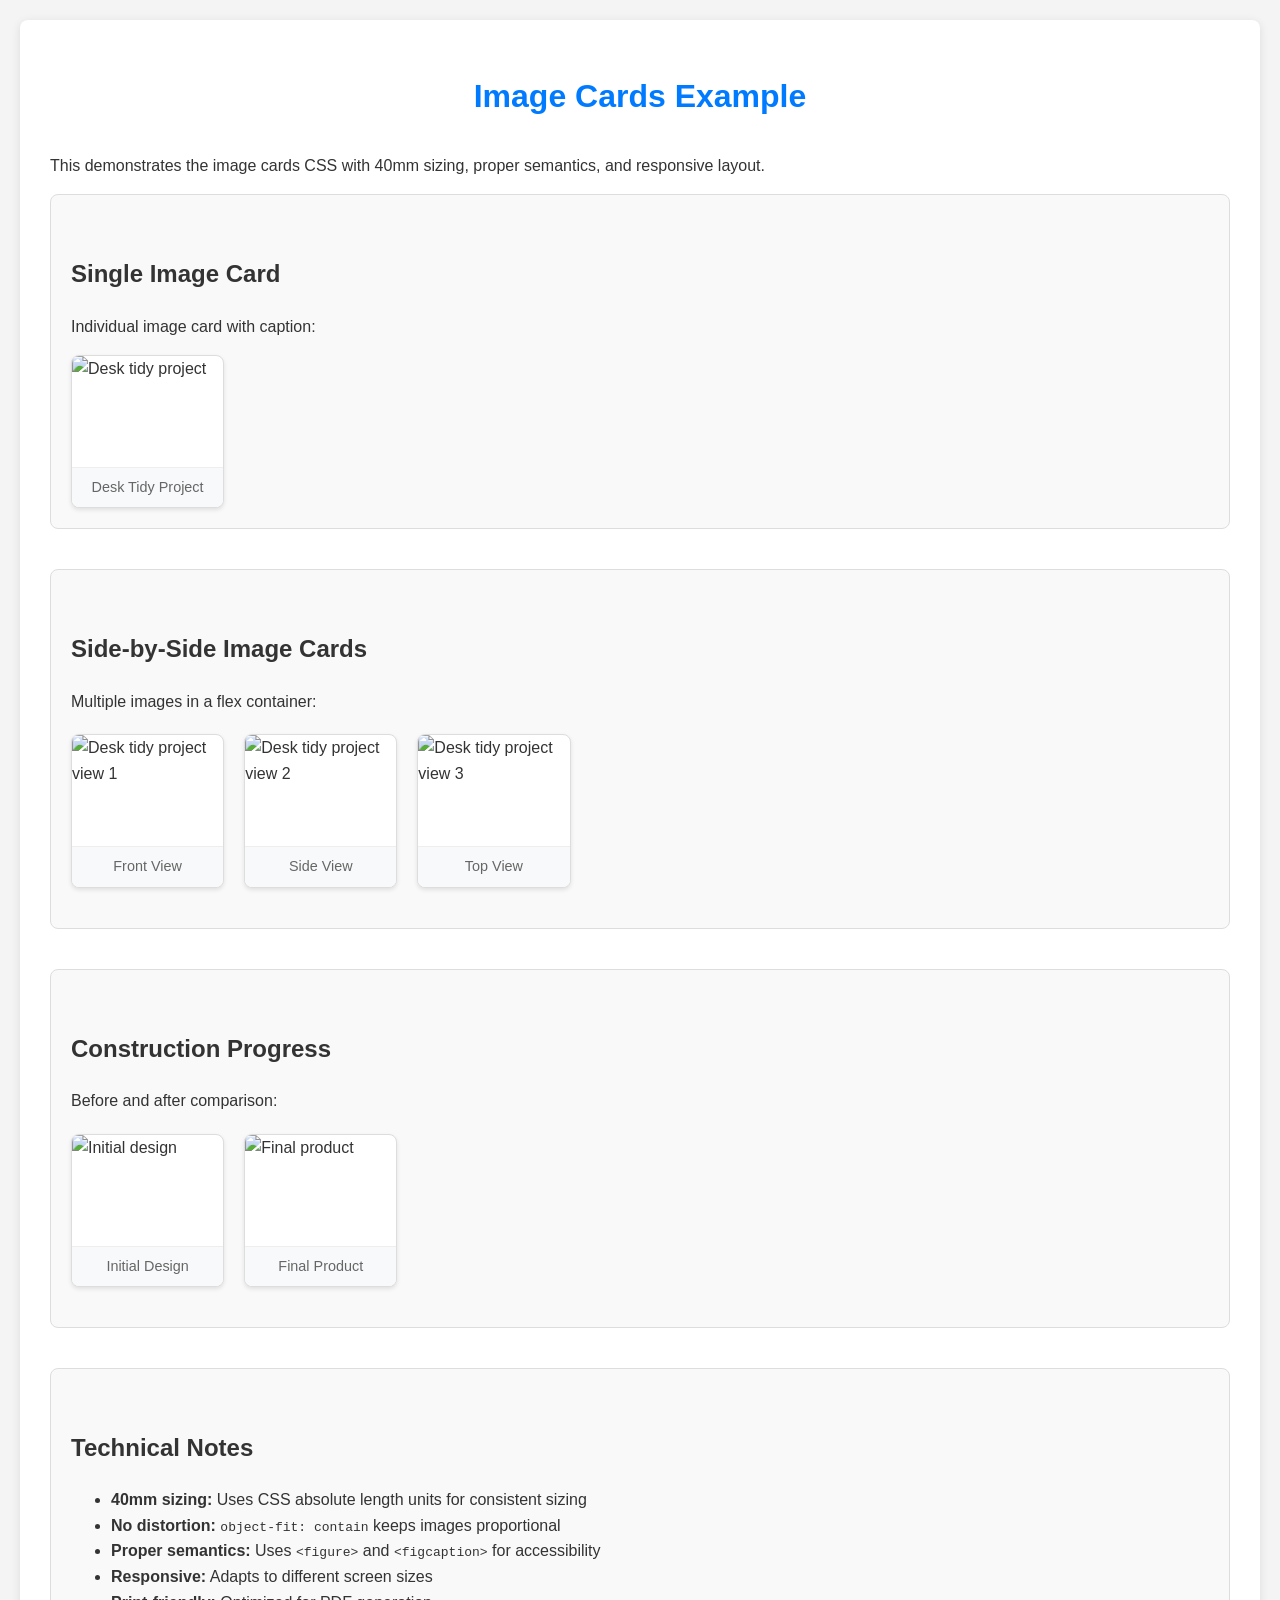
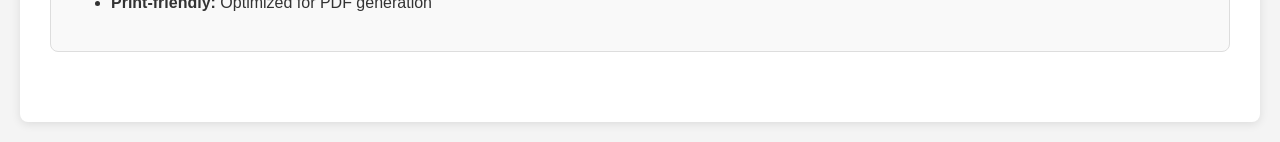
==== image-cards-example.html @ 0dc271de "Add image cards CSS system with responsive layout and documentation Co-authored-by: steven.cowell <s" ====
<!DOCTYPE html>
<html lang="en">
<head>
  <meta charset="utf-8" />
  <meta name="viewport" content="width=device-width, initial-scale=1.0" />
  <title>Image Cards Example - Desk Tidy Project</title>
  <link rel="stylesheet" href="image-cards.css">
  <style>
    /* Basic page styles */
    body {
      font-family: Arial, sans-serif;
      line-height: 1.6;
      color: #333;
      background-color: #f4f4f4;
      margin: 0;
      padding: 20px;
    }
    
    .container {
      max-width: 1200px;
      margin: 0 auto;
      background: #fff;
      padding: 30px;
      border-radius: 8px;
      box-shadow: 0 2px 10px rgba(0, 0, 0, 0.1);
    }
    
    h1 {
      color: #007bff;
      text-align: center;
      margin-bottom: 30px;
    }
    
    h2 {
      color: #333;
      margin-top: 40px;
      margin-bottom: 20px;
    }
    
    .example-section {
      margin-bottom: 40px;
      padding: 20px;
      border: 1px solid #ddd;
      border-radius: 8px;
      background: #f9f9f9;
    }
  </style>
</head>
<body>
  <div class="container">
    <h1>Image Cards Example</h1>
    
    <p>This demonstrates the image cards CSS with 40mm sizing, proper semantics, and responsive layout.</p>
    
    <div class="example-section">
      <h2>Single Image Card</h2>
      <p>Individual image card with caption:</p>
      
      <div class="image-card">
        <figure>
          <img src="desk tidy picture.png" alt="Desk tidy project">
          <figcaption>Desk Tidy Project</figcaption>
        </figure>
      </div>
    </div>
    
    <div class="example-section">
      <h2>Side-by-Side Image Cards</h2>
      <p>Multiple images in a flex container:</p>
      
      <div class="image-cards">
        <div class="image-card">
          <figure>
            <img src="desk tidy picture.png" alt="Desk tidy project view 1">
            <figcaption>Front View</figcaption>
          </figure>
        </div>
        
        <div class="image-card">
          <figure>
            <img src="desk tidy picture.png" alt="Desk tidy project view 2">
            <figcaption>Side View</figcaption>
          </figure>
        </div>
        
        <div class="image-card">
          <figure>
            <img src="desk tidy picture.png" alt="Desk tidy project view 3">
            <figcaption>Top View</figcaption>
          </figure>
        </div>
      </div>
    </div>
    
    <div class="example-section">
      <h2>Construction Progress</h2>
      <p>Before and after comparison:</p>
      
      <div class="image-cards">
        <div class="image-card">
          <figure>
            <img src="desk tidy picture.png" alt="Initial design">
            <figcaption>Initial Design</figcaption>
          </figure>
        </div>
        
        <div class="image-card">
          <figure>
            <img src="desk tidy picture.png" alt="Final product">
            <figcaption>Final Product</figcaption>
          </figure>
        </div>
      </div>
    </div>
    
    <div class="example-section">
      <h2>Technical Notes</h2>
      <ul>
        <li><strong>40mm sizing:</strong> Uses CSS absolute length units for consistent sizing</li>
        <li><strong>No distortion:</strong> <code>object-fit: contain</code> keeps images proportional</li>
        <li><strong>Proper semantics:</strong> Uses <code>&lt;figure&gt;</code> and <code>&lt;figcaption&gt;</code> for accessibility</li>
        <li><strong>Responsive:</strong> Adapts to different screen sizes</li>
        <li><strong>Print-friendly:</strong> Optimized for PDF generation</li>
      </ul>
    </div>
  </div>
</body>
</html>
---- image-cards.css ----
/* Image Cards CSS - For consistent 40mm image display */

/* Image card container for side-by-side layout */
.image-cards {
  display: flex;
  flex-wrap: wrap;
  gap: 20px;
  margin: 20px 0;
  justify-content: flex-start;
  align-items: flex-start;
}

/* Individual image card */
.image-card {
  width: 40mm;
  height: 40mm;
  border: 1px solid #ddd;
  border-radius: 8px;
  overflow: hidden;
  box-shadow: 0 2px 4px rgba(0, 0, 0, 0.1);
  background: #fff;
  flex-shrink: 0;
}

/* Image within the card */
.image-card img {
  width: 100%;
  height: 100%;
  object-fit: contain;
  display: block;
}

/* Figure wrapper for semantic HTML */
.image-card figure {
  margin: 0;
  height: 100%;
  display: flex;
  flex-direction: column;
}

/* Figcaption for accessible captions */
.image-card figcaption {
  padding: 8px;
  font-size: 0.9em;
  color: #666;
  text-align: center;
  background: #f8f9fa;
  border-top: 1px solid #eee;
  flex-shrink: 0;
}

/* Responsive adjustments */
@media (max-width: 768px) {
  .image-cards {
    justify-content: center;
    gap: 15px;
  }
  
  .image-card {
    width: 35mm;
    height: 35mm;
  }
}

@media (max-width: 480px) {
  .image-cards {
    flex-direction: column;
    align-items: center;
    gap: 15px;
  }
  
  .image-card {
    width: 40mm;
    height: 40mm;
  }
}

/* Print-friendly styles */
@media print {
  .image-card {
    break-inside: avoid;
    page-break-inside: avoid;
  }
  
  .image-cards {
    gap: 10px;
  }
}
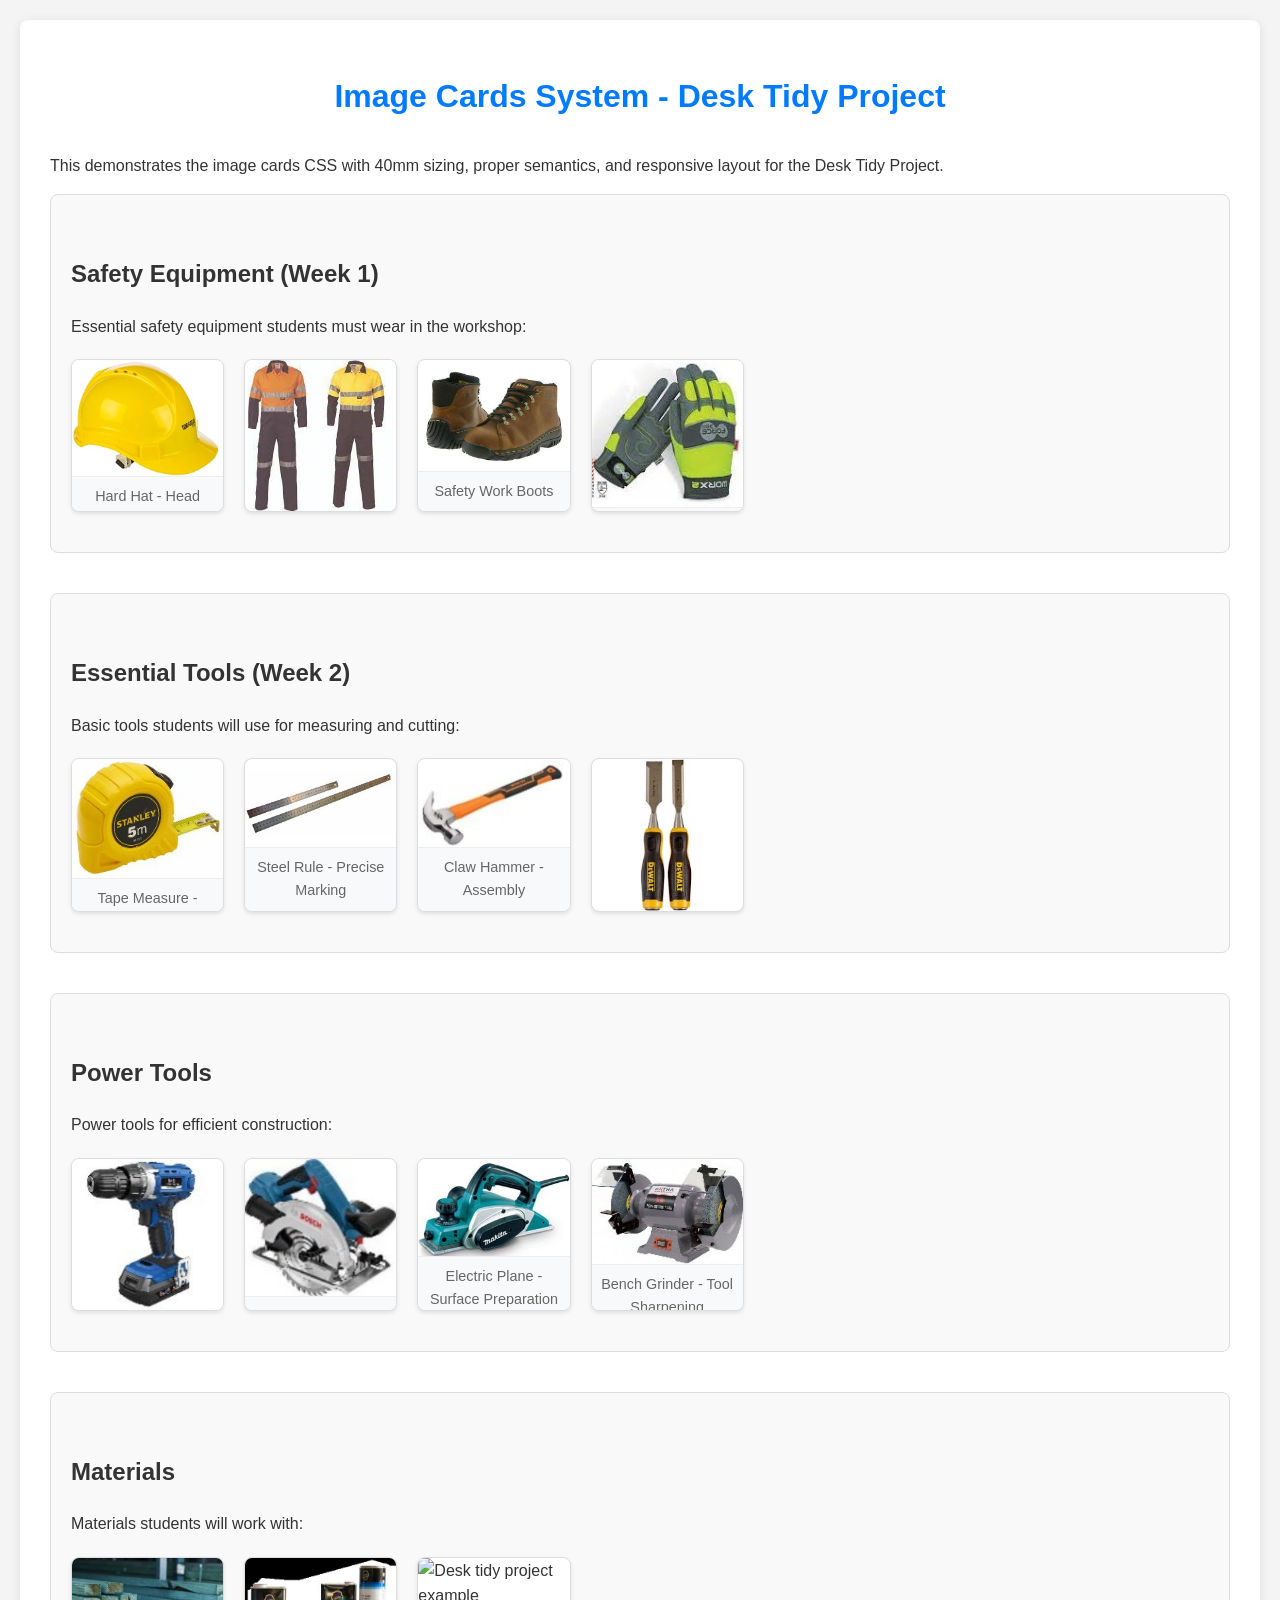
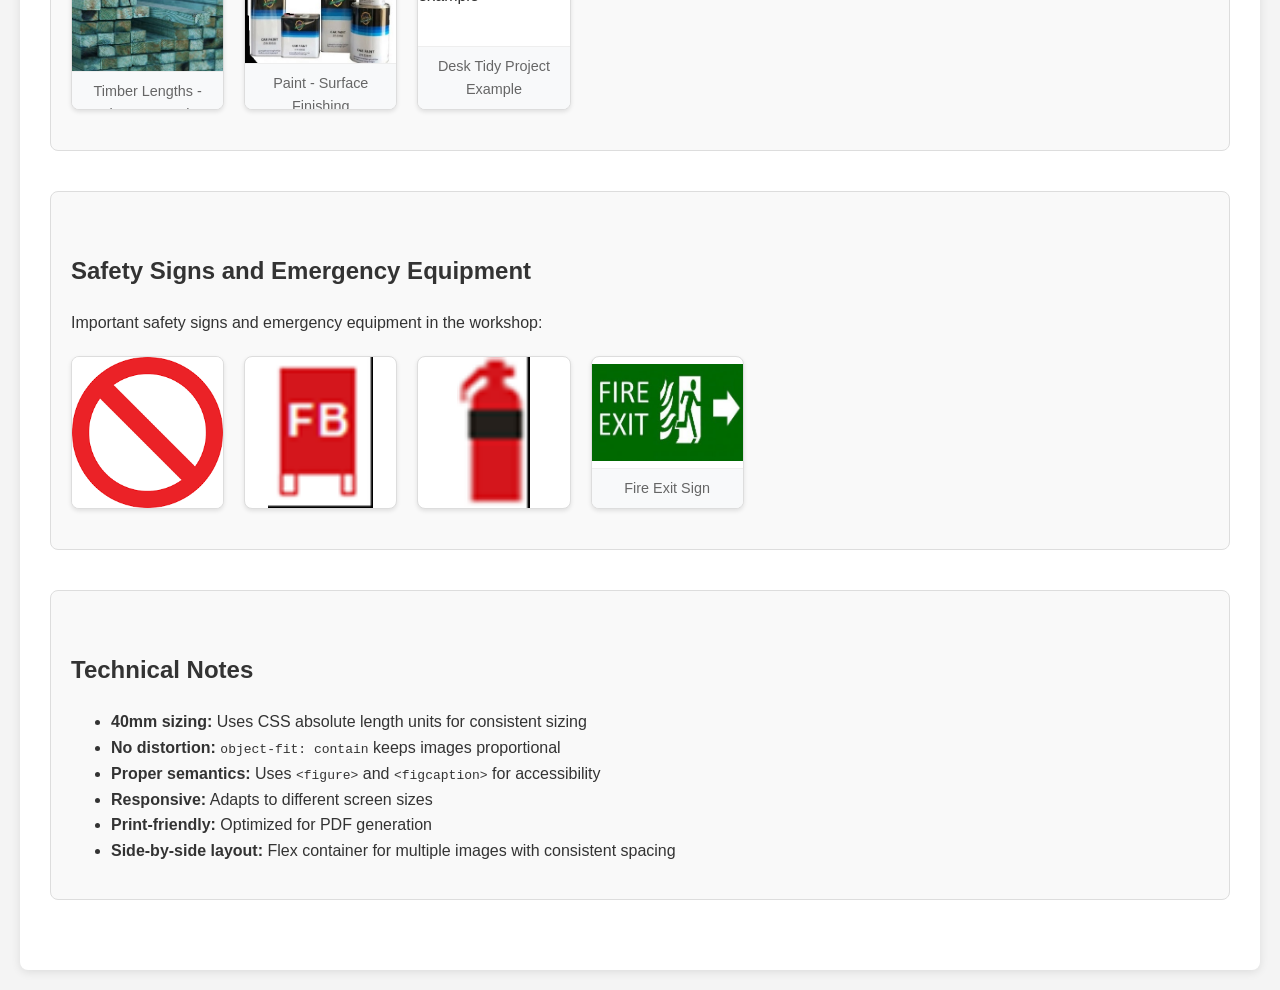
==== commit 1755c64f: "Update image cards system with real project images and documentation Co-authored-by: steven.cowell <" ====
--- a/image-cards-example.html
+++ b/image-cards-example.html
@@ -48,66 +48,173 @@
 </head>
 <body>
   <div class="container">
-    <h1>Image Cards Example</h1>
-    
-    <p>This demonstrates the image cards CSS with 40mm sizing, proper semantics, and responsive layout.</p>
-    
-    <div class="example-section">
-      <h2>Single Image Card</h2>
-      <p>Individual image card with caption:</p>
-      
-      <div class="image-card">
-        <figure>
-          <img src="desk tidy picture.png" alt="Desk tidy project">
-          <figcaption>Desk Tidy Project</figcaption>
-        </figure>
-      </div>
-    </div>
-    
-    <div class="example-section">
-      <h2>Side-by-Side Image Cards</h2>
-      <p>Multiple images in a flex container:</p>
-      
-      <div class="image-cards">
-        <div class="image-card">
-          <figure>
-            <img src="desk tidy picture.png" alt="Desk tidy project view 1">
-            <figcaption>Front View</figcaption>
-          </figure>
-        </div>
-        
-        <div class="image-card">
-          <figure>
-            <img src="desk tidy picture.png" alt="Desk tidy project view 2">
-            <figcaption>Side View</figcaption>
-          </figure>
-        </div>
-        
-        <div class="image-card">
-          <figure>
-            <img src="desk tidy picture.png" alt="Desk tidy project view 3">
-            <figcaption>Top View</figcaption>
-          </figure>
-        </div>
-      </div>
-    </div>
-    
-    <div class="example-section">
-      <h2>Construction Progress</h2>
-      <p>Before and after comparison:</p>
-      
-      <div class="image-cards">
-        <div class="image-card">
-          <figure>
-            <img src="desk tidy picture.png" alt="Initial design">
-            <figcaption>Initial Design</figcaption>
-          </figure>
-        </div>
-        
-        <div class="image-card">
-          <figure>
-            <img src="desk tidy picture.png" alt="Final product">
-            <figcaption>Final Product</figcaption>
+    <h1>Image Cards System - Desk Tidy Project</h1>
+    
+    <p>This demonstrates the image cards CSS with 40mm sizing, proper semantics, and responsive layout for the Desk Tidy Project.</p>
+    
+    <div class="example-section">
+      <h2>Safety Equipment (Week 1)</h2>
+      <p>Essential safety equipment students must wear in the workshop:</p>
+      
+      <div class="image-cards">
+        <div class="image-card">
+          <figure>
+            <img src="Construction Pictures/Hard Hat.jpeg" alt="Hard hat for head protection">
+            <figcaption>Hard Hat - Head Protection</figcaption>
+          </figure>
+        </div>
+        
+        <div class="image-card">
+          <figure>
+            <img src="Construction Pictures/High Vis' Cloths.jpeg" alt="High visibility clothing">
+            <figcaption>High Visibility Clothing</figcaption>
+          </figure>
+        </div>
+        
+        <div class="image-card">
+          <figure>
+            <img src="Construction Pictures/work boots.jpeg" alt="Safety work boots">
+            <figcaption>Safety Work Boots</figcaption>
+          </figure>
+        </div>
+        
+        <div class="image-card">
+          <figure>
+            <img src="Construction Pictures/Work gloves.jpeg" alt="Work gloves for hand protection">
+            <figcaption>Work Gloves - Hand Protection</figcaption>
+          </figure>
+        </div>
+      </div>
+    </div>
+    
+    <div class="example-section">
+      <h2>Essential Tools (Week 2)</h2>
+      <p>Basic tools students will use for measuring and cutting:</p>
+      
+      <div class="image-cards">
+        <div class="image-card">
+          <figure>
+            <img src="Construction Pictures/Tape measure.jpeg" alt="Tape measure for accurate measurements">
+            <figcaption>Tape Measure - Accurate Measurements</figcaption>
+          </figure>
+        </div>
+        
+        <div class="image-card">
+          <figure>
+            <img src="Construction Pictures/steel rule.jpeg" alt="Steel rule for precise marking">
+            <figcaption>Steel Rule - Precise Marking</figcaption>
+          </figure>
+        </div>
+        
+        <div class="image-card">
+          <figure>
+            <img src="Construction Pictures/claw hammer.jpeg" alt="Claw hammer for assembly">
+            <figcaption>Claw Hammer - Assembly</figcaption>
+          </figure>
+        </div>
+        
+        <div class="image-card">
+          <figure>
+            <img src="Construction Pictures/Beveled edge chisel.jpeg" alt="Chisel for woodworking joints">
+            <figcaption>Chisel - Woodworking Joints</figcaption>
+          </figure>
+        </div>
+      </div>
+    </div>
+    
+    <div class="example-section">
+      <h2>Power Tools</h2>
+      <p>Power tools for efficient construction:</p>
+      
+      <div class="image-cards">
+        <div class="image-card">
+          <figure>
+            <img src="Construction Pictures/Battery Drill.jpeg" alt="Battery drill for drilling holes">
+            <figcaption>Battery Drill - Drilling Holes</figcaption>
+          </figure>
+        </div>
+        
+        <div class="image-card">
+          <figure>
+            <img src="Construction Pictures/Circular Saw.jpeg" alt="Circular saw for cutting timber">
+            <figcaption>Circular Saw - Cutting Timber</figcaption>
+          </figure>
+        </div>
+        
+        <div class="image-card">
+          <figure>
+            <img src="Construction Pictures/Electric Plane.jpeg" alt="Electric plane for surface preparation">
+            <figcaption>Electric Plane - Surface Preparation</figcaption>
+          </figure>
+        </div>
+        
+        <div class="image-card">
+          <figure>
+            <img src="Construction Pictures/Bench Grinder.jpeg" alt="Bench grinder for tool sharpening">
+            <figcaption>Bench Grinder - Tool Sharpening</figcaption>
+          </figure>
+        </div>
+      </div>
+    </div>
+    
+    <div class="example-section">
+      <h2>Materials</h2>
+      <p>Materials students will work with:</p>
+      
+      <div class="image-cards">
+        <div class="image-card">
+          <figure>
+            <img src="Construction Pictures/Lengths of timber.jpeg" alt="Timber lengths for construction">
+            <figcaption>Timber Lengths - Main Construction Material</figcaption>
+          </figure>
+        </div>
+        
+        <div class="image-card">
+          <figure>
+            <img src="Construction Pictures/tins of paint.jpeg" alt="Paint for finishing">
+            <figcaption>Paint - Surface Finishing</figcaption>
+          </figure>
+        </div>
+        
+        <div class="image-card">
+          <figure>
+            <img src="desk tidy picture.png" alt="Desk tidy project example">
+            <figcaption>Desk Tidy Project Example</figcaption>
+          </figure>
+        </div>
+      </div>
+    </div>
+    
+    <div class="example-section">
+      <h2>Safety Signs and Emergency Equipment</h2>
+      <p>Important safety signs and emergency equipment in the workshop:</p>
+      
+      <div class="image-cards">
+        <div class="image-card">
+          <figure>
+            <img src="Construction Pictures/Danger sign.png" alt="Danger warning sign">
+            <figcaption>Danger Warning Sign</figcaption>
+          </figure>
+        </div>
+        
+        <div class="image-card">
+          <figure>
+            <img src="Construction Pictures/Fire Blanket.png" alt="Fire blanket for emergencies">
+            <figcaption>Fire Blanket - Emergency Equipment</figcaption>
+          </figure>
+        </div>
+        
+        <div class="image-card">
+          <figure>
+            <img src="Construction Pictures/Fire hydrant.png" alt="Fire hydrant location">
+            <figcaption>Fire Hydrant Location</figcaption>
+          </figure>
+        </div>
+        
+        <div class="image-card">
+          <figure>
+            <img src="Construction Pictures/fire exit.jpeg" alt="Fire exit sign">
+            <figcaption>Fire Exit Sign</figcaption>
           </figure>
         </div>
       </div>
@@ -121,6 +228,7 @@
         <li><strong>Proper semantics:</strong> Uses <code>&lt;figure&gt;</code> and <code>&lt;figcaption&gt;</code> for accessibility</li>
         <li><strong>Responsive:</strong> Adapts to different screen sizes</li>
         <li><strong>Print-friendly:</strong> Optimized for PDF generation</li>
+        <li><strong>Side-by-side layout:</strong> Flex container for multiple images with consistent spacing</li>
       </ul>
     </div>
   </div>
